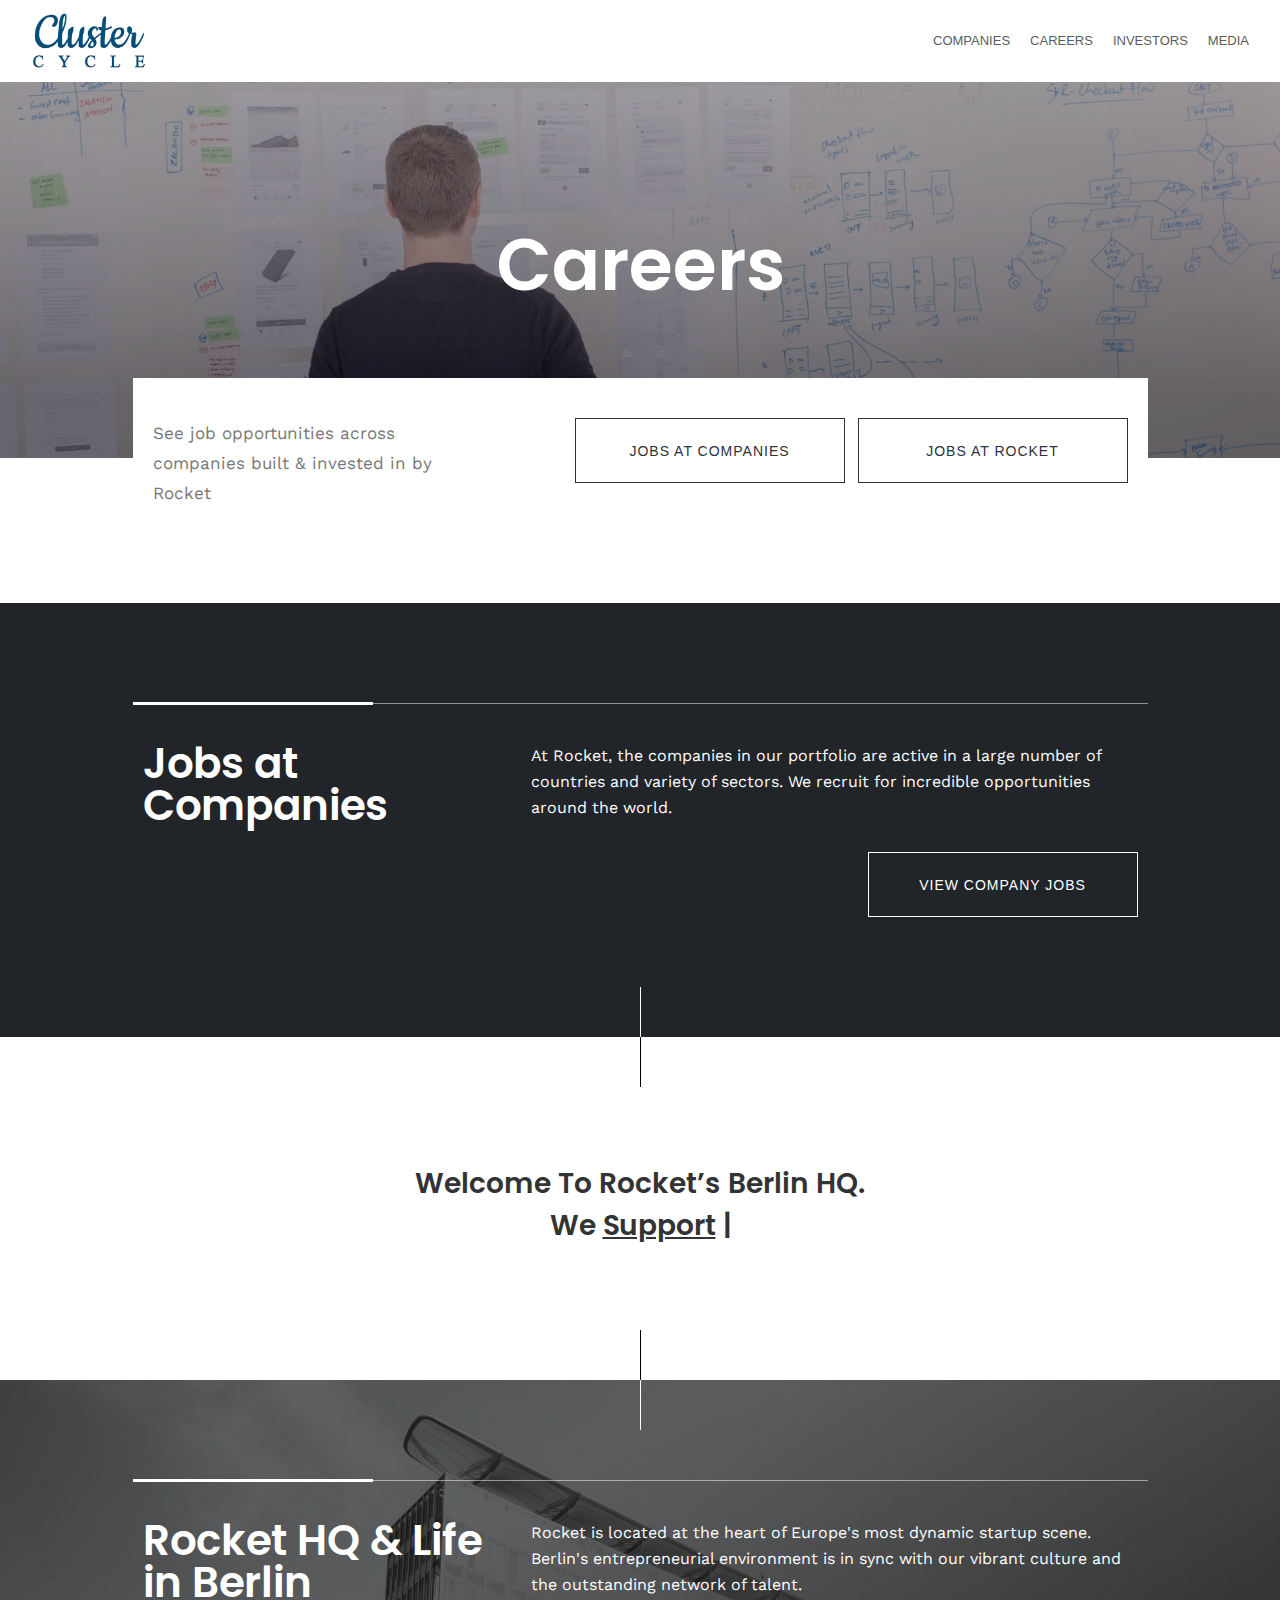
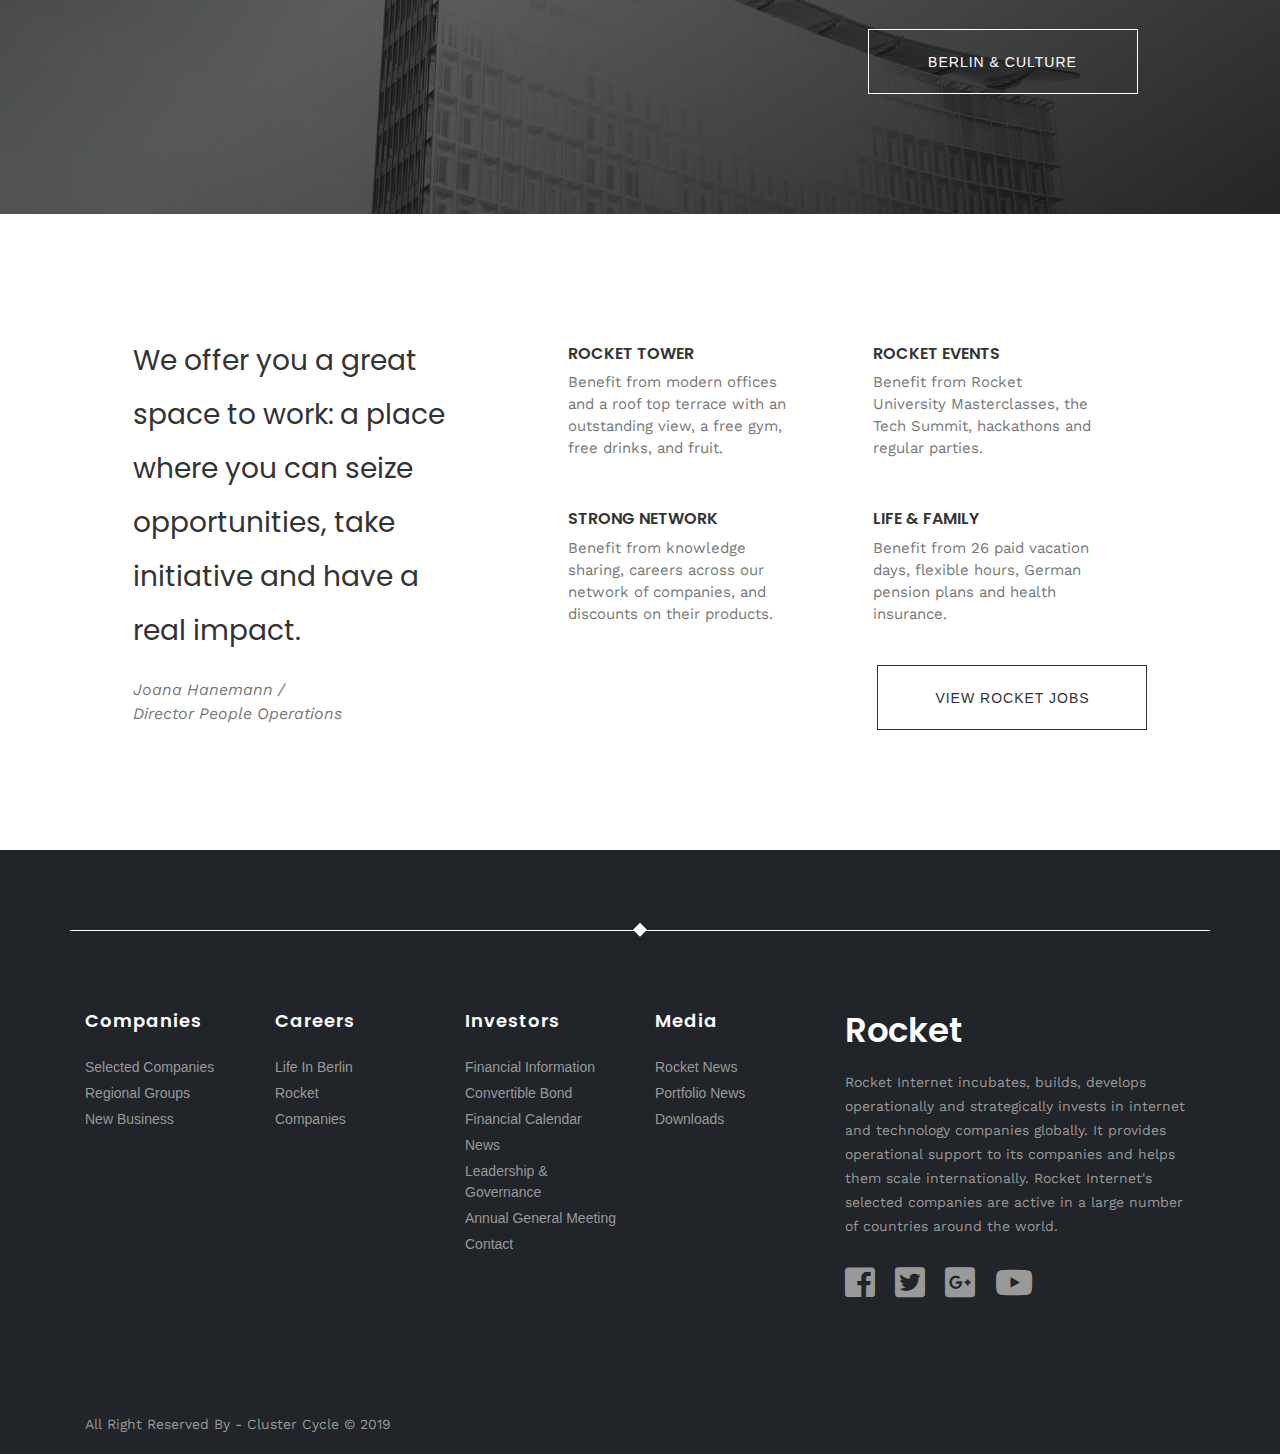
==== careers.html @ 10a9a754 "Career Page Complete" ====
<!doctype html>
<html class="no-js" lang="zxx">

<head>
  <meta charset="utf-8">
  <title>Careers</title>
  <meta name="description" content="">
  <meta name="viewport" content="width=device-width, initial-scale=1">
  <!-- Favicons -->
  <link rel="shortcut icon" href="assets/img/favicon.png">

  <!-- All CSS Here-->
  <link rel="stylesheet" href="assets/css/bootstrap.min.css">
  <link rel="stylesheet" href="assets/css/fontawesome-all.min.css">
  <link rel="stylesheet" href="assets/css/slick.css">
  <link rel="stylesheet" href="assets/css/meanmenu.css">
  <link rel="stylesheet" href="assets/css/default.css">
  <link rel="stylesheet" href="assets/css/style.css">
  <link rel="stylesheet" href="assets/css/responsive.css">
</head>
<body>
  <!--[if lte IE 9]>
    <p class="browserupgrade">You are using an <strong>outdated</strong> browser. Please <a href="https://browsehappy.com/">upgrade your browser</a> to improve your experience and security.</p>
  <![endif]-->



<!--********************************
    ***** Code Start From Here *****
    ******************************** -->



<!-------- Hedaer Area --------->
<header>
  <!-- Menu Area -->
  <div class="main-menu-wrapper">
    <div class="container-fluid">
      <nav class="navbar navbar-expand-lg">
        <!-- Site Logo -->
        <a class="navbar-brand" href="index.html"><img src="assets/img/logo-png.png" alt="Logo"></a>
        <!-- Toggle Btn -->
        <button class="navbar-toggler" type="button" data-toggle="collapse" data-target="#mainMenu" aria-controls="mainMenu" aria-expanded="false" aria-label="Toggle navigation">
          <i class="fas fa-bars"></i>
        </button>
        <!-- Collapse Nav -->
        <div class="collapse navbar-collapse" id="mainMenu">
          <!-- Main Menu -->
          <ul class="navbar-nav main-menu ml-auto text-right">
            <li class="nav-item"><a class="nav-link" href="companies.html">Companies</a></li>
            <li class="nav-item"><a class="nav-link" href="careers.html">careers</a></li>
            <li class="nav-item"><a class="nav-link" href="#">investors</a></li>
            <li class="nav-item"><a class="nav-link" href="#">media</a></li>
          </ul>
        </div>
      </nav>
    </div>
  </div>
  <!-- Menu Area End -->

  <!-- Hero Area -->
  <div class="hero-area-wrap breadCrumb careers">
    <div class="container-fluid">
      <div class="row justify-content-center text-center">
        <div class="col-sm-10 col-lg-8 col-xl-6">
          <div class="hero-area-content">
            <h1>Careers</h1>
          </div>
        </div>
      </div>
    </div>
  </div>
  <!-- Hero Area End -->

</header>
<!-------- Hedaer Area End --------->

<!------ Section Linked Area -------->
<div class="section-linked-wrapper">
  <div class="container">
    <div class="row justify-content-center">
      <div class="col-xl-11">
        <div class="section-linked-content d-md-flex">
          <div class="text mr-md-1 mr-lg-3">
            <p>See job opportunities across companies built & invested in by Rocket</p>
          </div>
          <div class="s-linked-btn text-md-right">
            <a href="#company-jobs" class="default-btn mb-2 mb-sm-0 mr-sm-2 mr-md-1 mr-lg-2">Jobs at Companies</a>
            <a href="#rocket-jobs" class="default-btn">Jobs at Rocket</a>
          </div>
        </div>
      </div>
    </div>
  </div>
</div>
<!------ Section Linked Area End -------->


<!-- Cta Area -->
<section class="cta-area-wrapper bg-dark pt-100 pb-80" id="company-jobs">
  <div class="container">
    <div class="row justify-content-center">
      <div class="col-xl-11">
        <!-- Content Title -->
        <div class="content-title-area d-md-flex">
          <div class="title">
            <h2>Jobs at Companies</h2>
          </div>
          <div class="text">
            <p>At Rocket, the companies in our portfolio are active in a large number of countries and variety of sectors. We recruit for incredible opportunities around the world.</p>
            <a href="#" class="default-btn mt-3 float-md-right">View Company Jobs</a>
          </div>
        </div>
      </div>
    </div>
  </div>
</section>
<!-- Cta Area End -->



<!------- Typer Js Area ------->
<div class="typer-js-wrapper pt-130 pb-130">
  <div class="container">
    <div class="row">
      <div class="col-12 text-center">
        <h3>Welcome to Rocket’s Berlin HQ.</h3>
        <h3>We 
          <span class="typer" id="main" data-words="support your development goals.,encourage you to take the initiative.,further your career opportunities.,easy" data-delay="100" data-deleteDelay="1000">encourage you to take the initiative.</span>
          <span class="cursor" data-owner="main"></span>
        </h3>
      </div>
    </div>
  </div>
</div>
<!------- Typer Js Area End ------->




<!-- Cta Area -->
<section class="cta-area-wrapper bg-img bg-dark  pt-100 pb-80" id="rocket-jobs">
  <div class="container">
    <div class="row justify-content-center">
      <div class="col-xl-11">
        <!-- Content Title -->
        <div class="content-title-area d-md-flex">
          <div class="title">
            <h2>Rocket HQ & Life in Berlin</h2>
          </div>
          <div class="text">
            <p>Rocket is located at the heart of Europe's most dynamic startup scene. Berlin's entrepreneurial environment is in sync with our vibrant culture and the outstanding network of talent.</p>
            <a href="#" class="default-btn mt-3  float-md-right">BERLIN & CULTURE</a>
          </div>
        </div>
      </div>
    </div>
  </div>
</section>
<!-- Cta Area End -->



<!-------- About Rokect Job -------->
<section class="about-rocket-wrapper pt-120 pb-120">
  <div class="container">
    <div class="row justify-content-center">
      <div class="col-xl-11">
        <div class="row">
          <div class="col-lg-5 col-xl-4">
            <!-- About Rocket Title -->
            <div class="about-rocket-title">
              <h3>We offer you a great space to work: a place where you can seize opportunities, take initiative and have a real impact.</h3>
              <p>Joana Hanemann /</p>
              <p>Director People Operations</p>
            </div>
            <!-- About Rocket Title End -->
          </div>
          <div class="col-lg-7 offset-xl-1">
            <div class="row">
              <!-- Single About Rocket Content -->
              <div class="col-sm-6 col-lg-6">
                <div class="sing-rAbout-contant">
                  <h6>ROCKET TOWER</h6>
                  <p>Benefit from modern offices and a roof top terrace with an outstanding view, a free gym, free drinks, and fruit.</p>
                </div>
              </div>
              <!-- Single About Rocket Content End -->
              <!-- Single About Rocket Content -->
              <div class="col-sm-6 col-lg-6">
                <div class="sing-rAbout-contant">
                  <h6>ROCKET EVENTS</h6>
                  <p>Benefit from Rocket University Masterclasses, the Tech Summit, hackathons and regular parties.</p>
                </div>
              </div>
              <!-- Single About Rocket Content End -->
              <!-- Single About Rocket Content -->
              <div class="col-sm-6 col-lg-6">
                <div class="sing-rAbout-contant">
                  <h6>STRONG NETWORK</h6>
                  <p>Benefit from knowledge sharing, careers across our network of companies, and discounts on their products.</p>
                </div>
              </div>
              <!-- Single About Rocket Content End -->
              <!-- Single About Rocket Content -->
              <div class="col-sm-6 col-lg-6">
                <div class="sing-rAbout-contant">
                  <h6>LIFE & FAMILY</h6>
                  <p>Benefit from 26 paid vacation days, flexible hours, German pension plans and health insurance.</p>
                </div>
              </div>
              <!-- Single About Rocket Content End -->
              <div class="col-12">
                <div class="button-area text-md-right">
                  <a href="#" class="default-btn">View rocket jobs</a>
                </div>
              </div>
            </div>
          </div>
        </div>
      </div>
    </div>
  </div>
</section>
<!-------- About Rokect Job End --------->



<!-------- Footer Area -------->
<footer class="pt-80">
  <!-- Footer Wid Area -->
  <div class="footer-wid-wrapper pb-80">
    <div class="container baeffect pt-80">
      <div class="row ">
        <div class="col-sm-6 col-md-4 col-lg-2">
          <!-- Single Footer Wid -->
          <div class="single-footer-wid">
            <a href="#"><h5>Companies</h5></a>
            <ul>
              <li><a href="#">Selected Companies</a></li>
              <li><a href="#">Regional Groups</a></li>
              <li><a href="#">New Business</a></li>
            </ul>
          </div>
          <!-- Single Footer Wid End -->
        </div>
        <div class="col-sm-6 col-md-4 col-lg-2">
          <!-- Single Footer Wid -->
          <div class="single-footer-wid">
            <a href="#"><h5>Careers</h5></a>
            <ul>
              <li><a href="#">Life in Berlin</a></li>
              <li><a href="#">Rocket</a></li>
              <li><a href="#">Companies</a></li>
            </ul>
          </div>
          <!-- Single Footer Wid End -->
        </div>
        <div class="col-sm-6 col-md-4 col-lg-2">
          <!-- Single Footer Wid -->
          <div class="single-footer-wid">
            <a href="#"><h5>Investors</h5></a>
            <ul class="footer-wid-options">
              <li><a href="#">Financial Information</a></li>
              <li><a href="#">Convertible Bond</a></li>
              <li><a href="#">Financial Calendar</a></li>
              <li><a href="#">News</a></li>
              <li><a href="#">Leadership & Governance</a></li>
              <li><a href="#">Annual General Meeting</a></li>
              <li><a href="#">Contact</a></li>
            </ul>
          </div>
          <!-- Single Footer Wid End -->
        </div>
        <div class="col-sm-6 col-md-4 col-lg-2">
          <!-- Single Footer Wid -->
          <div class="single-footer-wid">
            <a href="#"><h5>Media</h5></a>
            <ul>
              <li><a href="#">Rocket News</a></li>
              <li><a href="#">Portfolio News</a></li>
              <li><a href="#">Downloads</a></li>
            </ul>
          </div>
          <!-- Single Footer Wid End -->
        </div>
        <div class="col-md-8 col-lg-4">
          <!-- Single Footer Wid -->
          <div class="single-footer-wid">
            <a href="#"><h3>Rocket</h3></a>
            <p>Rocket Internet incubates, builds, develops operationally and strategically invests in internet and technology companies globally. It provides operational support to its companies and helps them scale internationally. Rocket Internet's selected companies are active in a large number of countries around the world.</p>
            <ul class="social-links">
              <li><a href="#"><i class="fab fa-facebook-square"></i></a></li>
              <li><a href="#"><i class="fab fa-twitter-square"></i></a></li>
              <li><a href="#"><i class="fab fa-google-plus-square"></i></a></li>
              <li><a href="#"><i class="fab fa-youtube"></i></a></li>
            </ul>
          </div>
          <!-- Single Footer Wid End -->
        </div>
      </div>
    </div>
  </div>
  <!-- Footer Wid Area -->

  <!-- Footer Copyright Area -->
  <div class="footer-copyright">
    <div class="container">
      <p>All Right Reserved By - Cluster Cycle &copy; 2019</p>
    </div>
  </div>
  <!-- Footer Copyright Area end -->


</footer>
<!-------- Footer Area End -------->






<!-- Code end -->


<!-- All js file -->
<script src="https://ajax.googleapis.com/ajax/libs/jquery/3.4.1/jquery.min.js"></script>
<script src="https://cdnjs.cloudflare.com/ajax/libs/popper.js/1.14.7/umd/popper.min.js"></script>
<script src="https://maxcdn.bootstrapcdn.com/bootstrap/4.3.1/js/bootstrap.min.js"></script>
<!-- Plugins -->
<script src="assets/js/slick.min.js"></script>
<script src="assets/js/jquery.meanmenu.min.js"></script>
<script src="assets/js/plugin.js"></script>
<!-- Custom JS -->
<script src="assets/js/main.js"></script>

</body>
</html>
---- assets/css/default.css ----
/* Deafult Margin & Padding */
/*-- Margin Top --*/
.mt-5 {
	margin-top: 5px;
}
.mt-10 {
	margin-top: 10px;
}
.mt-15 {
	margin-top: 15px;
}
.mt-20 {
	margin-top: 20px;
}
.mt-25 {
	margin-top: 25px;
}
.mt-30 {
	margin-top: 30px;
}
.mt-35 {
	margin-top: 35px;
}
.mt-40 {
	margin-top: 40px;
}
.mt-45 {
	margin-top: 45px;
}
.mt-50 {
	margin-top: 50px;
}
.mt-55 {
	margin-top: 55px;
}
.mt-60 {
	margin-top: 60px;
}
.mt-65 {
	margin-top: 65px;
}
.mt-70 {
	margin-top: 70px;
}
.mt-75 {
	margin-top: 75px;
}
.mt-80 {
	margin-top: 80px;
}
.mt-85 {
	margin-top: 85px;
}
.mt-90 {
	margin-top: 90px;
}
.mt-95 {
	margin-top: 95px;
}
.mt-100 {
	margin-top: 100px;
}
.mt-105 {
	margin-top: 105px;
}
.mt-110 {
	margin-top: 110px;
}
.mt-115 {
	margin-top: 115px;
}
.mt-120 {
	margin-top: 120px;
}
.mt-125 {
	margin-top: 125px;
}
.mt-130 {
	margin-top: 130px;
}
.mt-135 {
	margin-top: 135px;
}
.mt-140 {
	margin-top: 140px;
}
.mt-145 {
	margin-top: 145px;
}
.mt-150 {
	margin-top: 150px;
}
.mt-155 {
	margin-top: 155px;
}
.mt-160 {
	margin-top: 160px;
}
.mt-165 {
	margin-top: 165px;
}
.mt-170 {
	margin-top: 170px;
}
.mt-175 {
	margin-top: 175px;
}
.mt-180 {
	margin-top: 180px;
}
.mt-185 {
	margin-top: 185px;
}
.mt-190 {
	margin-top: 190px;
}
.mt-195 {
	margin-top: 195px;
}
.mt-200 {
	margin-top: 200px;
}
/*-- Margin Bottom --*/

.mb-5 {
	margin-bottom: 5px;
}
.mb-10 {
	margin-bottom: 10px;
}
.mb-15 {
	margin-bottom: 15px;
}
.mb-20 {
	margin-bottom: 20px;
}
.mb-25 {
	margin-bottom: 25px;
}
.mb-30 {
	margin-bottom: 30px;
}
.mb-35 {
	margin-bottom: 35px;
}
.mb-40 {
	margin-bottom: 40px;
}
.mb-45 {
	margin-bottom: 45px;
}
.mb-50 {
	margin-bottom: 50px;
}
.mb-55 {
	margin-bottom: 55px;
}
.mb-60 {
	margin-bottom: 60px;
}
.mb-65 {
	margin-bottom: 65px;
}
.mb-70 {
	margin-bottom: 70px;
}
.mb-75 {
	margin-bottom: 75px;
}
.mb-80 {
	margin-bottom: 80px;
}
.mb-85 {
	margin-bottom: 85px;
}
.mb-90 {
	margin-bottom: 90px;
}
.mb-95 {
	margin-bottom: 95px;
}
.mb-100 {
	margin-bottom: 100px;
}
.mb-105 {
	margin-bottom: 105px;
}
.mb-110 {
	margin-bottom: 110px;
}
.mb-115 {
	margin-bottom: 115px;
}
.mb-120 {
	margin-bottom: 120px;
}
.mb-125 {
	margin-bottom: 125px;
}
.mb-130 {
	margin-bottom: 130px;
}
.mb-135 {
	margin-bottom: 135px;
}
.mb-140 {
	margin-bottom: 140px;
}
.mb-145 {
	margin-bottom: 145px;
}
.mb-150 {
	margin-bottom: 150px;
}
.mb-155 {
	margin-bottom: 155px;
}
.mb-160 {
	margin-bottom: 160px;
}
.mb-165 {
	margin-bottom: 165px;
}
.mb-170 {
	margin-bottom: 170px;
}
.mb-175 {
	margin-bottom: 175px;
}
.mb-180 {
	margin-bottom: 180px;
}
.mb-185 {
	margin-bottom: 185px;
}
.mb-190 {
	margin-bottom: 190px;
}
.mb-195 {
	margin-bottom: 195px;
}
.mb-200 {
	margin-bottom: 200px;
}
/*-- Padding Top --*/

.pt-5 {
	padding-top: 5px;
}
.pt-10 {
	padding-top: 10px;
}
.pt-15 {
	padding-top: 15px;
}
.pt-20 {
	padding-top: 20px;
}
.pt-25 {
	padding-top: 25px;
}
.pt-30 {
	padding-top: 30px;
}
.pt-35 {
	padding-top: 35px;
}
.pt-40 {
	padding-top: 40px;
}
.pt-45 {
	padding-top: 45px;
}
.pt-50 {
	padding-top: 50px;
}
.pt-55 {
	padding-top: 55px;
}
.pt-60 {
	padding-top: 60px;
}
.pt-65 {
	padding-top: 65px;
}
.pt-70 {
	padding-top: 70px;
}
.pt-75 {
	padding-top: 75px;
}
.pt-80 {
	padding-top: 80px;
}
.pt-85 {
	padding-top: 85px;
}
.pt-90 {
	padding-top: 90px;
}
.pt-95 {
	padding-top: 95px;
}
.pt-100 {
	padding-top: 100px;
}
.pt-105 {
	padding-top: 105px;
}
.pt-110 {
	padding-top: 110px;
}
.pt-115 {
	padding-top: 115px;
}
.pt-120 {
	padding-top: 120px;
}
.pt-125 {
	padding-top: 125px;
}
.pt-130 {
	padding-top: 130px;
}
.pt-135 {
	padding-top: 135px;
}
.pt-140 {
	padding-top: 140px;
}
.pt-145 {
	padding-top: 145px;
}
.pt-150 {
	padding-top: 150px;
}
.pt-155 {
	padding-top: 155px;
}
.pt-160 {
	padding-top: 160px;
}
.pt-165 {
	padding-top: 165px;
}
.pt-170 {
	padding-top: 170px;
}
.pt-175 {
	padding-top: 175px;
}
.pt-180 {
	padding-top: 180px;
}
.pt-185 {
	padding-top: 185px;
}
.pt-190 {
	padding-top: 190px;
}
.pt-195 {
	padding-top: 195px;
}
.pt-200 {
	padding-top: 200px;
}
/*-- Padding Bottom --*/

.pb-5 {
	padding-bottom: 5px;
}
.pb-10 {
	padding-bottom: 10px;
}
.pb-15 {
	padding-bottom: 15px;
}
.pb-20 {
	padding-bottom: 20px;
}
.pb-25 {
	padding-bottom: 25px;
}
.pb-30 {
	padding-bottom: 30px;
}
.pb-35 {
	padding-bottom: 35px;
}
.pb-40 {
	padding-bottom: 40px;
}
.pb-45 {
	padding-bottom: 45px;
}
.pb-50 {
	padding-bottom: 50px;
}
.pb-55 {
	padding-bottom: 55px;
}
.pb-60 {
	padding-bottom: 60px;
}
.pb-65 {
	padding-bottom: 65px;
}
.pb-70 {
	padding-bottom: 70px;
}
.pb-75 {
	padding-bottom: 75px;
}
.pb-80 {
	padding-bottom: 80px;
}
.pb-85 {
	padding-bottom: 85px;
}
.pb-90 {
	padding-bottom: 90px;
}
.pb-95 {
	padding-bottom: 95px;
}
.pb-100 {
	padding-bottom: 100px;
}
.pb-105 {
	padding-bottom: 105px;
}
.pb-110 {
	padding-bottom: 110px;
}
.pb-115 {
	padding-bottom: 115px;
}
.pb-120 {
	padding-bottom: 120px;
}
.pb-125 {
	padding-bottom: 125px;
}
.pb-130 {
	padding-bottom: 130px;
}
.pb-135 {
	padding-bottom: 135px;
}
.pb-140 {
	padding-bottom: 140px;
}
.pb-145 {
	padding-bottom: 145px;
}
.pb-150 {
	padding-bottom: 150px;
}
.pb-155 {
	padding-bottom: 155px;
}
.pb-160 {
	padding-bottom: 160px;
}
.pb-165 {
	padding-bottom: 165px;
}
.pb-170 {
	padding-bottom: 170px;
}
.pb-175 {
	padding-bottom: 175px;
}
.pb-180 {
	padding-bottom: 180px;
}
.pb-185 {
	padding-bottom: 185px;
}
.pb-190 {
	padding-bottom: 190px;
}
.pb-195 {
	padding-bottom: 195px;
}
.pb-200 {
	padding-bottom: 200px;
}



/*-- Padding Left --*/
.pl-0 {
	padding-left: 0px;
}
.pl-5 {
	padding-left: 5px;
}
.pl-10 {
	padding-left: 10px;
}
.pl-15 {
	padding-left: 15px;
}
.pl-20{
	padding-left: 20px;
}
.pl-25 {
	padding-left: 35px;
}
.pl-30 {
	padding-left: 30px;
}
.pl-35 {
	padding-left: 35px;
}

.pl-35 {
	padding-left: 35px;
}

.pl-40 {
	padding-left: 40px;
}

.pl-45 {
	padding-left: 45px;
}

.pl-50 {
	padding-left: 50px;
}

.pl-55 {
	padding-left: 55px;
}

.pl-60 {
	padding-left: 60px;
}
.pl-65 {
	padding-left: 65px;
}
.pl-70 {
	padding-left: 70px;
}
.pl-75 {
	padding-left: 75px;
}
.pl-80 {
	padding-left: 80px;
}
.pl-85 {
	padding-left: 80px;
}
.pl-90 {
	padding-left: 90px;
}
.pl-95 {
	padding-left: 95px;
}
.pl-100 {
	padding-left: 100px;
}


/*-- Padding Right --*/
.pr-0 {
	padding-right: 0px;
}
.pr-5 {
	padding-right: 5px;
}
.pr-10 {
	padding-right: 10px;
}
.pr-15 {
	padding-right: 15px;
}
.pr-20{
	padding-right: 20px;
}
.pr-25 {
	padding-right: 35px;
}
.pr-30 {
	padding-right: 30px;
}
.pr-35 {
	padding-right: 35px;
}

.pr-35 {
	padding-right: 35px;
}

.pr-40 {
	padding-right: 40px;
}

.pr-45 {
	padding-right: 45px;
}

.pr-50 {
	padding-right: 50px;
}

.pr-55 {
	padding-right: 55px;
}

.pr-60 {
	padding-right: 60px;
}
.pr-65 {
	padding-right: 65px;
}
.pr-70 {
	padding-right: 70px;
}
.pr-75 {
	padding-right: 75px;
}
.pr-80 {
	padding-right: 80px;
}
.pr-85 {
	padding-right: 80px;
}
.pr-90 {
	padding-right: 90px;
}
.pr-95 {
	padding-right: 95px;
}
.pr-100 {
	padding-right: 100px;
}






.pr-75 {
	padding-right: 75px;
}


/* Background Color */

.gray-bg {
	background: #f7f7fd;
}
.white-bg {
	background: #fff;
}
.black-bg {
	background: #222;
}
/* Color */

.white {
	color: #fff;
}
.black {
	color: #222;
}
/* black overlay */

[data-overlay] {
	position: relative;
}
[data-overlay]::before {
	background: #000 none repeat scroll 0 0;
	content: "";
	height: 100%;
	left: 0;
	position: absolute;
	top: 0;
	width: 100%;
	z-index: 1;
}
[data-overlay="3"]::before {
	opacity: 0.3;
}
[data-overlay="4"]::before {
	opacity: 0.4;
}
[data-overlay="5"]::before {
	opacity: 0.5;
}
[data-overlay="6"]::before {
	opacity: 0.6;
}
[data-overlay="7"]::before {
	opacity: 0.7;
}
[data-overlay="8"]::before {
	opacity: 0.8;
}
[data-overlay="9"]::before {
	opacity: 0.9;
}
---- assets/css/style.css ----
/*
  Theme Name:
  Author: 
  Support: 
  Description: 
  Version:
*/

/* CSS Index 
-----------------------------------
1. Google Fonts
2. Default Color
3. Theme Default css
4. Section Title
5. Navbar
6. Hero Area
7. Service area
8. About Us
9. Foundars
10. Footer
11. footer copyright
*/



/* google fonts */
@import url('https://fonts.googleapis.com/css?family=Poppins:300,400,500,600,700|Work+Sans:300,400,500,600,700,800');

/* Default Color */
:root {
    --bg-light: #F3F3F3;
    --bg-dark: #212428;
}


/* 1. Theme default css */
html,body {
    scroll-behavior: smooth;
}

 body {
	font-family: 'Work Sans', sans-serif;
	font-weight: normal;
	font-style: normal;
}
a,
.button,button {
	-webkit-transition: all 0.3s ease-out 0s;
	-moz-transition: all 0.3s ease-out 0s;
	-ms-transition: all 0.3s ease-out 0s;
	-o-transition: all 0.3s ease-out 0s;
	transition: all 0.3s ease-out 0s;
}
a:hover{
	text-decoration: none;
}
a:focus,
button:focus,input:focus, textarea:focus {
	text-decoration: none;
	outline: none;
}
button{cursor: pointer}

.uppercase {
	text-transform: uppercase;
}
.capitalize {
	text-transform: capitalize;
}
h1,
h2,
h3,
h4,
h5,
h6 {
	font-family: 'Poppins', sans-serif;
	font-weight: normal;
	color: #333333;
	margin-top: 0px;
	font-style: normal;
	font-weight: 400;
	text-transform: normal;
}

h1 {
	font-size: 40px;
	font-weight: 500;
}
h2 {
	font-size: 35px;
}
h3 {
	font-size: 28px;
}
h4 {
	font-size: 22px;
}
h5 {
	font-size: 18px;
}
h6 {
	font-size: 16px;
}
ul {
	margin: 0px;
	padding: 0px;
}
li {
	list-style: none
}
p {
	font-size: 17px;
	font-weight: normal;
	line-height: 30px;
	color: #777777;
	margin-bottom: 15px;
}
a{
	color: #333;
	font-family: sans-serif;
	font-weight: 500;
}
/* Section Title */

.section-title {
    margin-bottom: 80px;
}
.section-title h2 {
    font-size: 42px;
    line-height: 34px;
    margin-bottom: 0;
    text-transform: capitalize;
    font-weight: 300;
}
.section-title p {
    font-size: 18px;
    line-height: 24px;
    margin-bottom: 10px;
    color: #333;
    text-transform: uppercase;
    font-weight: 500;
    position: relative;
    padding-bottom: 15px;
    margin-bottom: 15px;
}

.section-title p:before {
	content: "";
	background-color: #333;
	position: absolute;
	width: 180px;
	height: 1px;
	margin-left: -90px;
	left: 50%;
	bottom: 0;
}

.section-title p:after {
    content: "";
	position: absolute;
	background-color: #333;
	clip-path: polygon(50% 0%, 100% 50%, 50% 100%, 0% 50%);
	width: 14px;
	height: 14px;
	bottom: -7px;
	right: 50%;
	margin-right: -7px;
}

/* Default Button */
.default-btn {
    width: 270px;
    height: 65px;
    background-color: #fff;
    color: #2d3239;
    border: 1px solid #2d3239;
    font-size: 14px;
    font-weight: 300;
    line-height: 65px;
    text-transform: uppercase;
    letter-spacing: 1px;
    text-align: center;
    display: inline-block;
}
.default-btn:hover {
    background-color: #2d3239;
    color: #fff;
}

/* Default Color */
.bg-dark {
    background-color: var(--bg-dark) !important;
}
/* Custom css start */

/* Navbar */
.navbar-brand {
    width: 115px;
}

.navbar-brand img {
    width: 100%;
}

.main-menu li { 
    margin: 0 10px;
}
.main-menu li:last-child {
    margin-right: 0;
}
.main-menu li:first-child {
    margin-left: 0;
}
.main-menu li a {
    font-size: 13px;
    padding-right: 0 !important;
    padding-left: 0 !important;
    opacity: 0.8;
    font-weight: 300;
    position: relative;
    text-transform: uppercase;
    transition: all ease-in-out 0.4s;
    -webkit-transition: all ease-in-out 0.4s;
    -moz-transition: all ease-in-out 0.4s;
    -ms-transition: all ease-in-out 0.4s;
    -o-transition: all ease-in-out 0.4s;
}
.main-menu li a:hover {
    opacity: 1;
    color: #000;
}
.main-menu li a::before {
    position: absolute;
    content: "";
    background-color: #000;
    width: 100%;
    height: 1px;
    bottom: 0;
    left: 0;
    border-radius: 12px;
    -webkit-border-radius: 12px;
    -moz-border-radius: 12px;
    -ms-border-radius: 12px;
    -o-border-radius: 12px;
    transform: scale(0);
    -webkit-transform: scale(0);
    -moz-transform: scale(0);
    -ms-transform: scale(0);
    -o-transform: scale(0);
    transition: all ease-in-out 0.3s;
    -webkit-transition: all ease-in-out 0.3s;
    -moz-transition: all ease-in-out 0.3s;
    -ms-transition: all ease-in-out 0.3s;
    -o-transition: all ease-in-out 0.3s;
}
.main-menu li a:hover::before {
    transform: scale(1);
    -webkit-transform: scale(1);
    -moz-transform: scale(1);
    -ms-transform: scale(1);
    -o-transform: scale(1);
}
/* Navbar End */

/* Hero Area */
.hero-area-content  {
	padding: 140px 0;
}
.hero-area-content h1 {
    font-size: 72px;
    font-weight: 600;
    text-transform: capitalize;
    margin-bottom: 10px;
}
.hero-area-content h5 {
    font-weight: 600;
    font-size: 28px;
}

.hero-area-content p {
    font-size: 16px;
	margin-top: 34px;
	padding: 0 22px;
}
/* Hero Area End */

/* breadCrumb */
.hero-area-wrap.breadCrumb {
    background-position: top center;
    background-size: cover;
    position: relative;
}
.hero-area-wrap.breadCrumb::before {
    position: absolute;
    content: '';
    background-color: #000;
    top: 0;
    left: 0;
    right: 0;
    bottom: 0;
    opacity: 0.3; 
}
.hero-area-wrap.breadCrumb.companies {
    background-image: url('../img/companies-img.jpg');
}
.hero-area-wrap.breadCrumb.careers {
    background-image: url('../img/hero_careers.jpg');
}
.hero-area-wrap.breadCrumb .hero-area-content h1 {
    color: #fff;
}

/* breadCrumb End */

/* Service Area */
.service-section-wrap {
	background-color: var(--bg-light);
}
.service-icon {
    width: 120px;
}

.service-icon img {
    width: 100%;
    margin-bottom: 25px;
}
.service-content h4 {
    font-weight: 600;
    text-transform: capitalize;
    letter-spacing: 2px;
    margin-bottom: 10px;
}
.service-content p {
    font-size: 16px;
    line-height: 24px;
}

.service-content a.service-link {
    display: inline-block;
    font-size: 16px;
    background-color: #333;
    border: 2px solid transparent;
    padding: 10px 35px;
    font-weight: 500;
    text-transform: capitalize;
    /* opacity: 0;
    visibility: hidden; */
    transition: all ease 0.4s;
    color: #fff;
    /* transform: translateY(-65px); */
}

/* .service-content:hover a.service-link {
    opacity: 1;
    visibility: visible;
    transform: translateY(0);
} */

.service-content a.service-link:hover {
    background-color: #fff;
    color: #333;
    border-color: #333;
}

/* Service Area End */


/* About Us */
.single-about {
    border: 1px solid #eee;
    padding: 15px 10px;
    min-height: 300px;
    box-shadow: 0 0 21px -19px;
}

.single-about h2 {
    font-weight: 500;
    font-size: 42px;
    letter-spacing: -1px;
    margin-bottom: 5px;
}

.single-about span {
    text-transform: uppercase;
    font-weight: 600;
    color: #aba8a8;
    margin-bottom: 15px;
    display: inline-block;
}
.single-about p {
    font-size: 16px;
    line-height: 26px;
}
.blockquote-area blockquote {
    font-size: 24px;
    font-weight: 400;
    line-height: 34px;
    margin-bottom: 25px;
    color: #080808;
}
.blockquote-area span {
    font-size: 16px;
    color: #777;
	display: inline-block;
	font-style: italic;
}
/* About Us End */



/* Foundars Area */
.single-founders {
	background-color: var(--bg-light);
	background-size: cover;
	background-position: center;
	height: 800px;
}
.single-founders.slide-1 {
	background-image: url('../img/investors/img-1.jpg');
}
.single-founders.slide-2 {
	background-image: url('../img/investors/img-2.jpg');
}

.foundars-content h3 {
    font-weight: 600;
    color: #fff;
    font-size: 38px;
}

.foundars-content h6 {
    font-weight: 500;
    color: #fff;
    text-transform: uppercase;
    margin-bottom: 50px;
}

.foundars-content p {
    color: #fff;
    font-size: 16px;
    line-height: 26px;
}

.foundars-content {
    padding-top: 40px;
    margin-top: 200px;
    position: relative;
}

.foundars-content:before,.foundars-content:after {
	content: "";
	position: absolute;
	width: 350px;
	height: 1px;
	background-color: #fff;
	top: 0;
	left: 0;
}
.foundars-content:after {
	width: 180px;
	height: 4px;
	top: -2px;
}
.founders-slider-active .slick-arrow {
    position: absolute;
    top: 80px;
    right: 200px;
    border: none;
    background: none;
    color: #fff;
    text-transform: uppercase;
    font-weight: 300;
    letter-spacing: 3px;
    font-size: 14px;
}

.founders-slider-active .slick-prev {
    right: 290px;
    z-index: 1;
}
.founders-slider-active .slick-arrow.slick-next i {
	margin-left: 10px;
}
/* Foundars Area End */

/* Tabs  */
.tabs-menu-area {
    padding-top: 40px;
    padding-bottom: 60px;
    background-color: #fff;
    margin-top: -40px;
}
.tabs-menu li { 
    margin: 0 10px;
}
.tabs-menu li a  {
    font-size: 13px;
    font-weight: 300;
    text-transform: uppercase;
    position: relative;
    padding-left: 0;
    padding-right: 0;
    opacity: 0.8;
    transition: all ease-in-out 0.3s;
    -webkit-transition: all ease-in-out 0.3s;
    -moz-transition: all ease-in-out 0.3s;
    -ms-transition: all ease-in-out 0.3s;
    -o-transition: all ease-in-out 0.3s;
}
.tabs-menu li a:hover {
    opacity: 1;
    color: #000;
}
.tabs-menu li a.active {
    opacity: 1;
    color: #000;
}
.tabs-menu li a::before {
    position: absolute;
    content: "";
    background-color: #000;
    width: 100%;
    height: 1px;
    bottom: 0;
    left: 0;
    border-radius: 12px;
    -webkit-border-radius: 12px;
    -moz-border-radius: 12px;
    -ms-border-radius: 12px;
    -o-border-radius: 12px;
    transform: scale(0);
    -webkit-transform: scale(0);
    -moz-transform: scale(0);
    -ms-transform: scale(0);
    -o-transform: scale(0);
    transition: all ease-in-out 0.3s;
    -webkit-transition: all ease-in-out 0.3s;
    -moz-transition: all ease-in-out 0.3s;
    -ms-transition: all ease-in-out 0.3s;
    -o-transition: all ease-in-out 0.3s;
}
.tabs-menu li a:hover::before {
    transform: scale(1);
    -webkit-transform: scale(1);
    -moz-transform: scale(1);
    -ms-transform: scale(1);
    -o-transform: scale(1);
}
.tabs-menu li a.active::before {
    transform: scale(1);
    -webkit-transform: scale(1);
    -moz-transform: scale(1);
    -ms-transform: scale(1);
    -o-transform: scale(1);
}
.content-title-area .title h2 {
    font-size: 42px;
    font-weight: 600;
    line-height: 42px;
}

.content-title-area .title {
    width: 45%;
    padding-left: 10px;
    padding-right: 15px;
}

.content-title-area .text {
    width: 70%;
    padding-right: 10px;
}

.content-title-area .text p {
    color: #666;
    font-size: 16px;
    line-height: 26px;
}

.content-title-area {
    margin-bottom: 40px;
    position: relative;
    padding-top: 40px;
}

.content-title-area::before {content: "";position: absolute;top: 0;left: 0;width: 100%;height: 1px;background-color: #000;opacity: 0.5;}

.content-title-area::after {
    content:  "";
    position: absolute;
    width: 240px;
    height: 3px;
    left: 0;
    top: -1px;
    background-color: #000;
}
.tab-element .tab-img a {
    position: relative;
}
/* Tabs  */

/* Section Linked Area */
.section-linked-content  {
    padding: 40px 20px;
    padding-bottom: 80px;
    background-color: #fff;
    margin-top: -80px;
}
.section-linked-content .text {
    width: 342px;
}
.section-linked-content .s-linked-btn {
    width: calc(100% - 342px);
}
/* Section Linked Area End */

/* Cta Area */
.cta-area-wrapper.bg-dark {
    color: #fff;
    position: relative;
}
.cta-area-wrapper.bg-dark::after {
    position: absolute;
    content: "";
    height: 50px;
    width: 1px;
    bottom: 0;
    left: 50%;
    background-color: #fff; 
}
.cta-area-wrapper.bg-dark .content-title-area::before,
.cta-area-wrapper.bg-dark .content-title-area::after {
    background-color: #fff;
}
.cta-area-wrapper.bg-dark .content-title-area .title h2 {
    color: inherit;
}
.cta-area-wrapper.bg-dark .content-title-area .text p {
    color: inherit;
}
.cta-area-wrapper.bg-dark .content-title-area .text .default-btn {
    color: inherit;
    border-color: #fff;
    background-color: transparent;
}
.cta-area-wrapper.bg-dark .content-title-area .text .default-btn:hover {
    color: #2d3239;
    border-color: #2d3239;
    background-color: #fff;
}
.cta-area-wrapper.bg-img {
    background-size: cover;
    background-position: center top;
}
.cta-area-wrapper.bg-img::after {
    top: 0;
    bottom: auto;
}
#rocket-jobs {
    background-image: url('../img/rocket_tower_dark.jpg');
}

/* Cta Area End */


/* Typer Js  */
.typer-js-wrapper {
    position: relative;
}
.typer-js-wrapper::before ,.typer-js-wrapper::after{
    position: absolute;
    content: "";
    height: 50px;
    width: 1px;
    top: 0;
    left: 50%;
    background-color: #000; 
}
.typer-js-wrapper::after {
    bottom: 0;
    top: auto;
}

.typer-js-wrapper h3 {
    text-transform: capitalize;
    font-weight: 600;
}

.typer-js-wrapper h3 span {
    text-decoration: underline;
    color: #333333 !important;
}

/* Typer Js End */

/* About Rocket Area */
.sing-rAbout-contant { 
    margin-bottom: 40px;
}
.sing-rAbout-contant h6 {
    font-weight: 600;
    margin-top: 10px;
}

.sing-rAbout-contant p {
    font-size: 15px;
    line-height: 22px;
    max-width: 81%;
}
.about-rocket-title h3 {
    line-height: 54px;
    margin-bottom: 20px;
}
.about-rocket-title p {
    font-size: 16px;
    font-style: italic;
    line-height: 24px;
    margin-bottom: 0;
}
/* About Rocket Area End */















/* Footer Wid Area */
footer {
	background-color: #212428;
}
.single-footer-wid h3 {
    font-weight: 600;
    color: #fff;
    font-size: 34px;
    margin-bottom: 20px;
}

.single-footer-wid p {
    color: #999;
    font-size: 14px;
    line-height: 24px;
}

.single-footer-wid ul.social-links li {
    display: inline-block;
    margin-right: 15px;
}

.single-footer-wid ul.social-links li a {
    color: #999;
    font-size: 34px;
}

.single-footer-wid ul.social-links li a:hover {
    color: #fff;
}
.single-footer-wid h5 {
    color: #fff;
    text-transform: capitalize;
    font-weight: 600;
    letter-spacing: 1px;
    margin-bottom: 26px;
}
.single-footer-wid ul li a {
    color: #999;
    font-weight: 500;
    text-transform: capitalize;
    font-size: 14px;
    display: block;
}

.single-footer-wid ul li {
    margin: 5px  0;
}

.single-footer-wid ul li a:hover {
    color: #fff;
}
.footer-wid-wrapper .baeffect {
	position: relative;
}

.footer-wid-wrapper .baeffect:before {
	content: "";
	background-color: #fff;
	position: absolute;
	width: 100%;
	height: 1px;
	left: 0;
	top: 0;
}

.footer-wid-wrapper .baeffect:after {
	content: "";
	position: absolute;
	background-color: #fff;
	clip-path: polygon(50% 0%, 100% 50%, 50% 100%, 0% 50%);
	width: 14px;
	height: 14px;
	top: -7px;
	right: 50%;
	margin-right: -7px;
}

.company-img-slider .slick-arrow {
    position: absolute;
    bottom: 25px;
    right: 25px;
    font-size: 22px;
    height: 45px;
    width: 55px;
    line-height: 42px;
    background-color: #fff;
    color: #333;
    border: 1px solid #333;
}

.company-img-slider .slick-arrow.slick-prev {
    right: 95px;
    z-index: 1;
}

.company-img-slider .slick-arrow:hover {
    background-color: #333;
    color: #fff;
}

/* Footer Wid Area End */


/* footer copyright */
.footer-copyright p {
    color: #999;
	font-size: 14px;
	margin-bottom: 0;
	padding-top: 15px;
	padding-bottom: 15px;
}
/* footer copyright End */
---- assets/css/responsive.css ----
/* ***Responsive media query*** */

/* Extra large devices (large desktops, 1200px and up) */
@media (min-width: 1200px) and (max-width:1500px){ 
    
}

/* Large devices (desktops, 992px and up) */
@media (min-width: 992px) and (max-width: 1199.98px) { 
    /* Service */
    .service-content p {
        font-size: 16px;
        line-height: 24px;
        padding-right: 24px;
    }
    .single-about {
        margin-bottom: 30px;
    }
    /* Foundars Area */
    .founders-slider-active .slick-arrow {
        right: 80px;
    }
    .founders-slider-active .slick-prev {
        right: 175px;
    }
    /* Section Link */
    .s-linked-btn .default-btn {
        width: 200px;
        height: 45px;
        line-height: 45px;
        font-size: 12px;
    }
}

/* Medium devices (tablets, 768px and up) */
@media (min-width: 768px) and (max-width: 991.98px) { 
   /* Hero Area */
   .hero-area-content h1 {
        font-size: 58px;
        font-weight: 600;
        text-transform: capitalize;
        margin-bottom: 10px;
    }
    .hero-area-content h5 {
        font-weight: 600;
        font-size: 24px;
    }
    /* Service Area */
    .service-icon {
        width: 90px;
    }
    .service-content p {
        font-size: 15px;
        line-height: 22px;
    }
    .service-content a.service-link {
        font-size: 14px;
        padding: 10px 25px;
    }
    /* Blockquote */
    .blockquote-area blockquote {
        font-size: 20px;
        line-height: 30px;
        margin-bottom: 20px;
    }
    /* Section Link */
    .s-linked-btn .default-btn {
        width: 180px;
        height: 45px;
        line-height: 45px;
        font-size: 12px;
    }
    .section-linked-content .text {
        width: 200px;
    }
    .section-linked-content .s-linked-btn {
        width: calc(100% - 200px);
    }
    /* Content Title */
    .content-title-area .title h2 {
        font-size: 36px;
    }

    /* About Rocket Job Section */
    .about-rocket-title {
        margin-bottom: 30px;
    }
}

/* Extra small devices (portrait phones, less than 768px) */
@media (max-width: 767.98px) { 
    /* Default Button */
    .default-btn {
        width: 170px;
        height: 50px;
        line-height: 50px;
        font-size: 12px;
    }
    /* Section Title */
    .section-title h2 {
        font-size: 34px;
        line-height: 28px;
    }
    .section-title p {
        font-size: 16px;
        line-height: 22px;
    }
   /* Hero Area */
   .hero-area-content {
	    padding: 50px 0;
    }
    .hero-area-content h1 {
        font-size: 36px;
    }
    .hero-area-content h5 {
        font-size: 17px;
    }
    .hero-area-content p {
        font-size: 14px;
        margin-top: 25px;
        line-height: 24px;
        padding: 0 0px;
    }
    /* Service */
    .single-service {
        margin-bottom: 40px;
    }
    /* About */
    .single-about {
        min-height: auto;
    }
    .single-about {
        margin-bottom: 30px;
    }
    .single-about h2 {
        font-size: 38px;
        letter-spacing: 0;
        margin-bottom: 5px;
    }
    /* BLockquote */
    .blockquote-area blockquote {
        font-size: 16px;
        font-weight: 400;
        line-height: 28px;
        margin-bottom: 25px;
        color: #080808;
    }

    /* Foundars */
    .single-founders {
        height: auto;
        padding-top: 30px;
        padding-bottom: 30px;
    }
    .foundars-content {
        padding-top: 0;
        margin-top: 30px;
    }
    .single-founders.slide-1,.single-founders.slide-2 {
        background-image: none;
    }
    .foundars-content::before, .foundars-content::after {
        display: none;
    }
    .foundars-content h3 {
        font-weight: 600;
        color: #333;
        font-size: 24px;
    }
    .foundars-content h6 {
        color: #333;
        margin-bottom: 25px;
        font-size: 14px;
    }
    .foundars-content p {
        color: #333;
        font-size: 14px;
        line-height: 24px;
    }
    /* Footer Wid */
    .single-footer-wid {
        margin-bottom: 30px;
    }

    /* Footer Copyright */
    .footer-copyright p {
        font-size: 13px;
    }
    .content-title-area .title {
        width: 100%;
        padding-left: 0;
        padding-right: 0;
        margin-bottom: 25px;
    }
    .content-title-area .text {
        width: 100%;
        padding-right: 0;
    }
    /* Section Link */
    .section-linked-content {
        margin-top: 0px;
        padding: 30px 20px;
        padding-bottom: 30px;
    }
    .section-linked-content .text {
        width: 100%;
    }
    .section-linked-content .s-linked-btn {
        width: 100%;
    }
    /* Default Button */
    .default-btn {
        width: 170px;
        height: 50px;
        line-height: 50px;
        font-size: 12px;
        margin-bottom: 20px;
    }
    
    /* About Rocket Job Section */
    .about-rocket-title {
        margin-bottom: 30px;
    }
    .about-rocket-title h3 {
        line-height: 42px;
        font-size: 24px;
    }
    /* CTA Area */
    .cta-area-wrapper {
        padding-top: 45px;
        padding-bottom: 15px;
    }
    .content-title-area .title h2 {
        font-size: 28px;
        line-height: 32px;
    }
    .content-title-area .text p {
        font-size: 14px;
        line-height: 24px;
    }
    .content-title-area::after {
        width: 95px;
    }
    /* Typer JS */
    .typer-js-wrapper h3 {
        text-transform: capitalize;
        font-weight: 600;
        font-size: 22px;
    }
    /* About Rocket Section */
    .about-rocket-wrapper {
        padding-top: 40px;
        padding-bottom: 40px;
    }
    .sing-rAbout-contant {
        margin-bottom: 15px;
    }
    .footer-wid-wrapper {
        padding-bottom: 0px;
    }
}

/* Small devices (landscape phones, 576px and up) */
@media (min-width: 576px) and (max-width: 767.98px) { 
   /* Service */
   .service-content a.service-link {
	    padding: 10px 20px;
    }
    .service-content p {
        font-size: 15px;
        line-height: 24px;
    }
    /* Section Link */
    .section-linked-content {
        margin-top: 0px;
        padding: 30px 20px;
        padding-bottom: 50px;
    }
    .section-linked-content .text {
        width: 100%;
    }
    .section-linked-content .s-linked-btn {
        width: 100%;
    }
    .s-linked-btn .default-btn {
        width: 190px;
        height: 50px;
        line-height: 50px;
        font-size: 12px;
    }
    /* Cta Area */
    .content-title-area .default-btn {
        width: 190px;
        height: 50px;
        line-height: 50px;
        font-size: 12px;
    }
    /* About Rocket Job Section */
    .about-rocket-title {
        margin-bottom: 30px;
    }
    .about-rocket-title h3 {
        line-height: 42px;
        font-size: 24px;
    }
    .button-area .default-btn {
        width: 190px;
        height: 50px;
        line-height: 50px;
        font-size: 12px;
    }
}
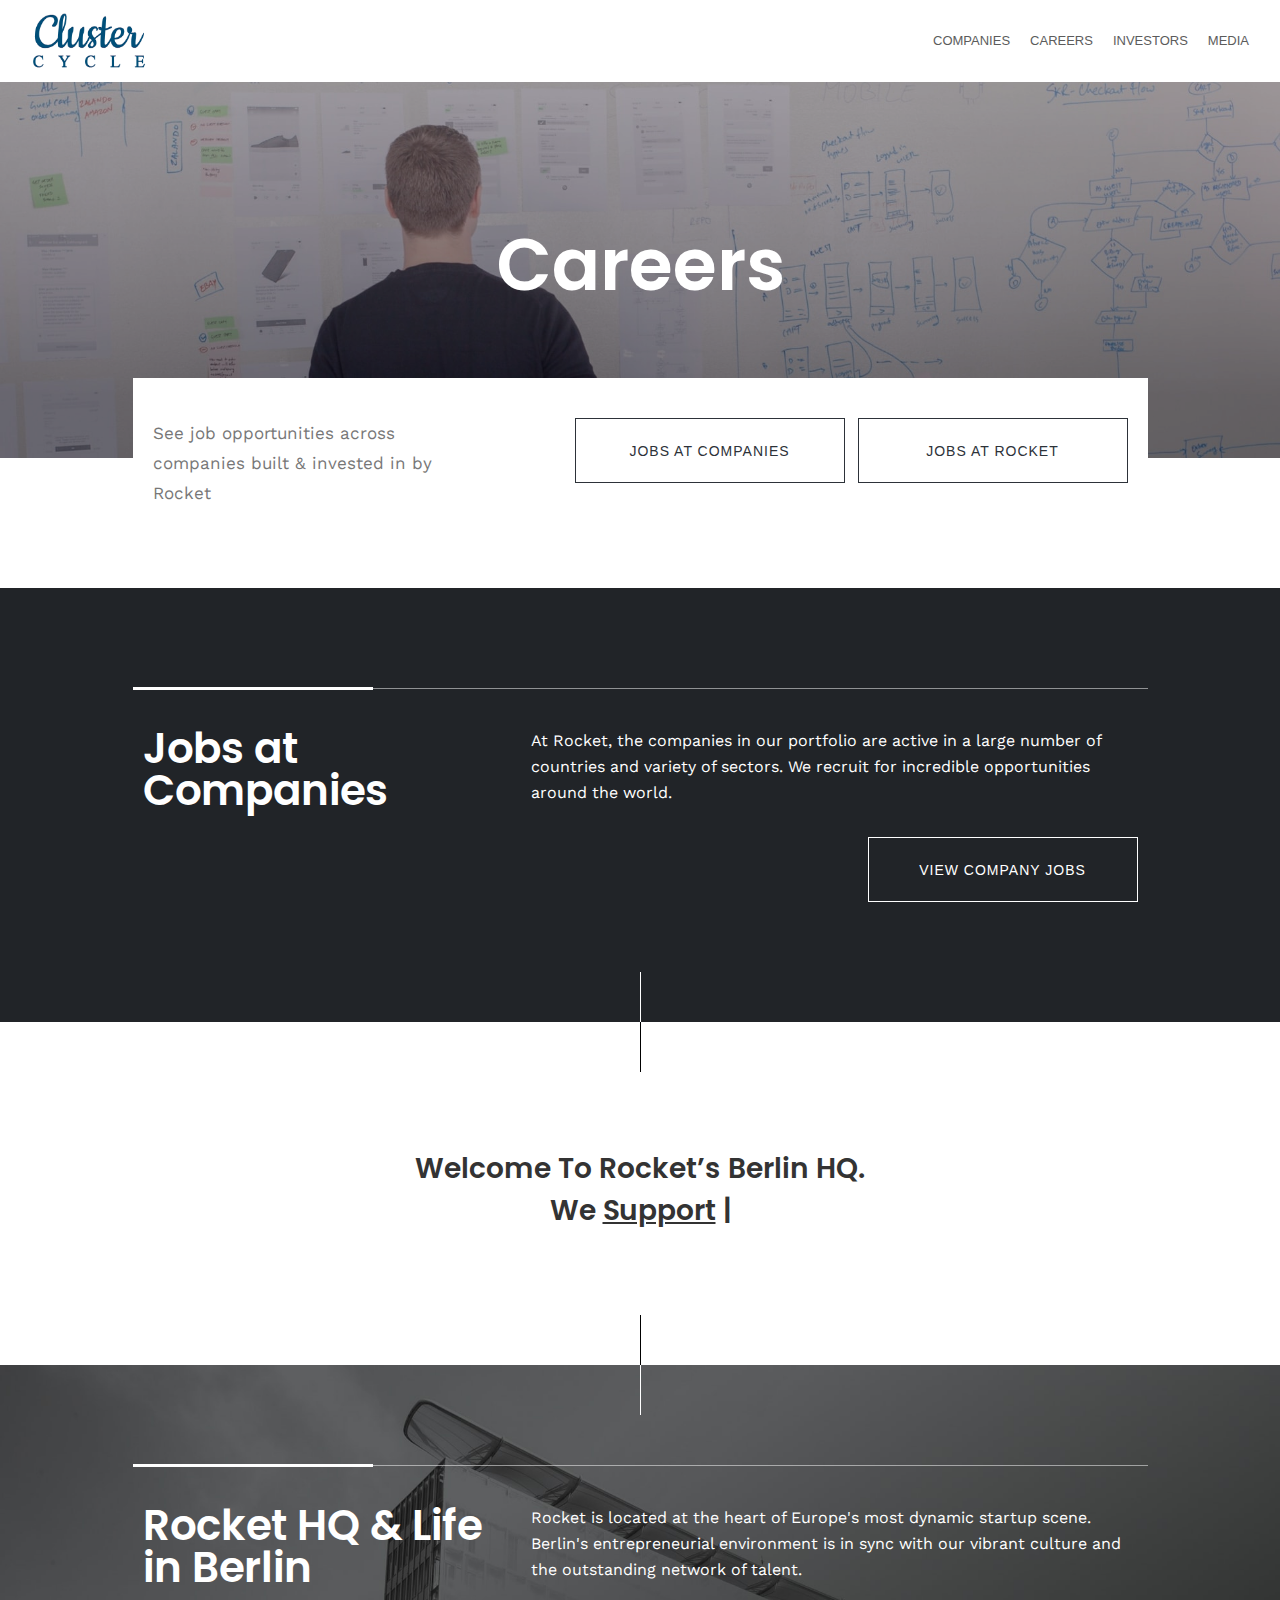
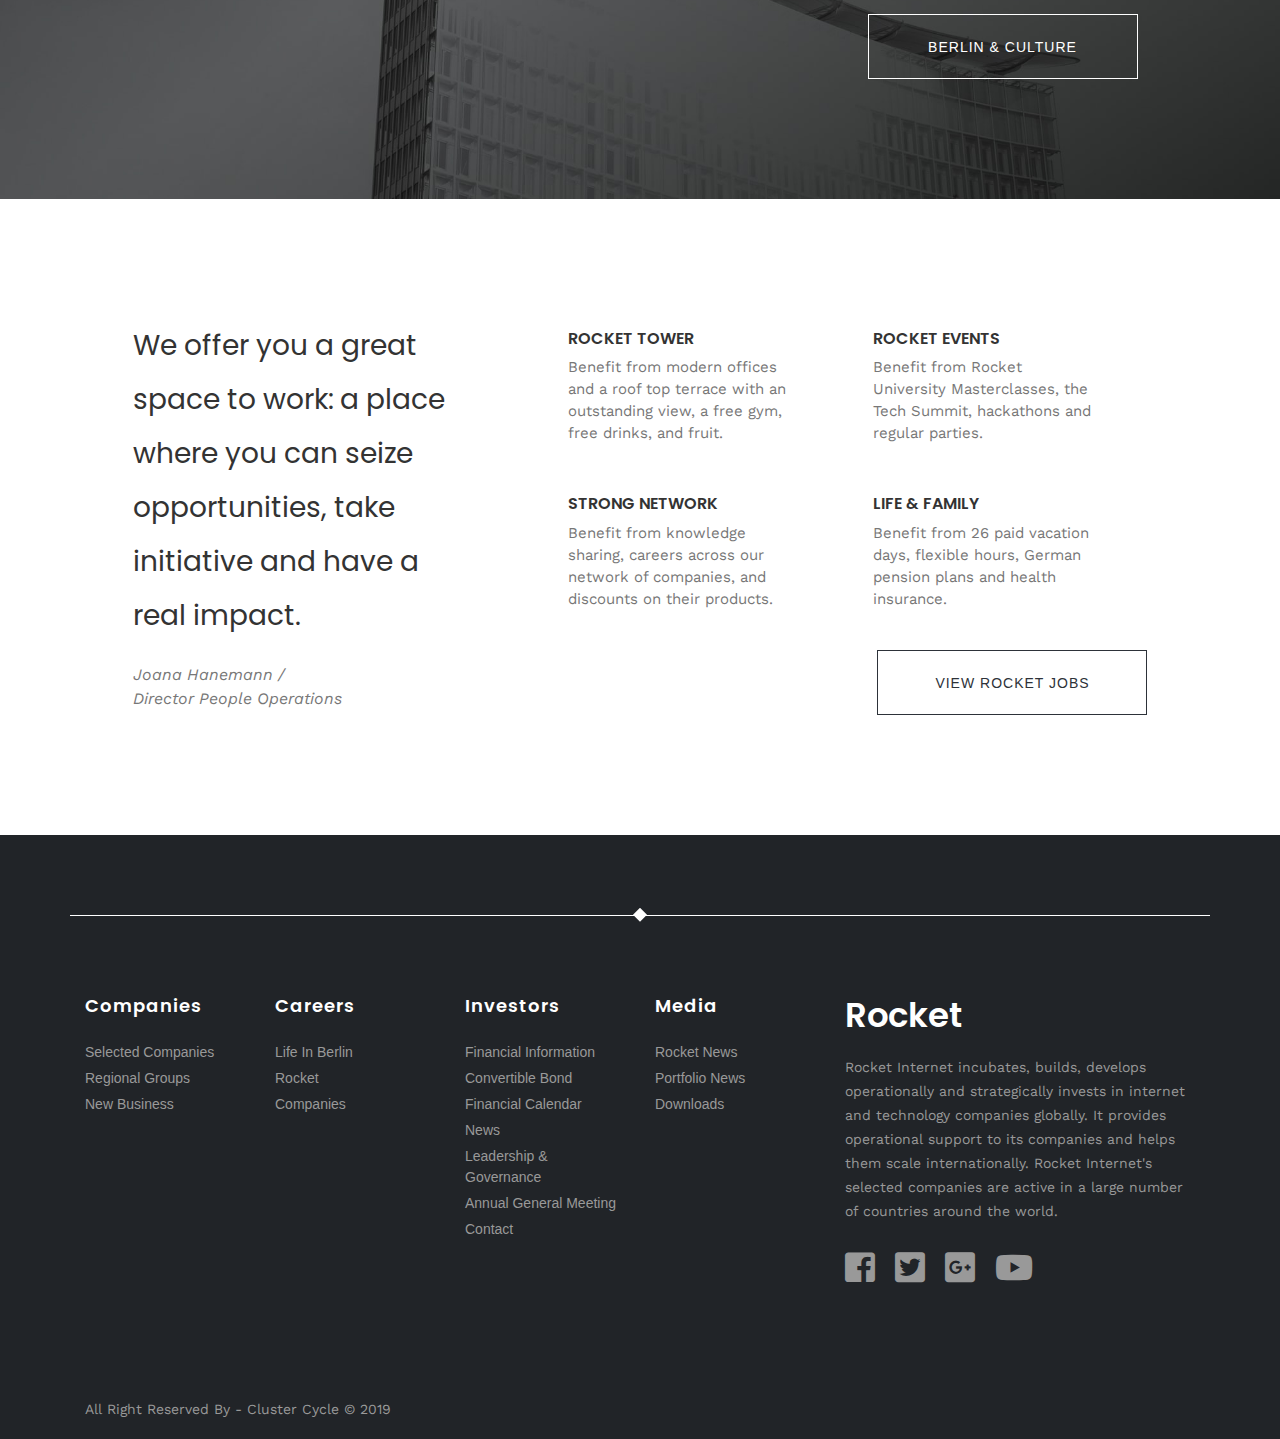
==== commit 1e6c5c1f: "Media Page Complete" ====
--- a/careers.html
+++ b/careers.html
@@ -50,7 +50,7 @@
             <li class="nav-item"><a class="nav-link" href="companies.html">Companies</a></li>
             <li class="nav-item"><a class="nav-link" href="careers.html">careers</a></li>
             <li class="nav-item"><a class="nav-link" href="#">investors</a></li>
-            <li class="nav-item"><a class="nav-link" href="#">media</a></li>
+            <li class="nav-item"><a class="nav-link" href="media.html">media</a></li>
           </ul>
         </div>
       </nav>
--- a/assets/css/style.css
+++ b/assets/css/style.css
@@ -186,7 +186,21 @@
     background-color: #2d3239;
     color: #fff;
 }
-
+.read-more {
+    font-size: 14px;
+    color:  #777777;
+    line-height: 24px;
+    display: inline-block;
+    text-transform: uppercase;
+    letter-spacing: 2px;
+    font-weight: 200;
+}
+.read-more:hover {
+    color: #333;
+}
+.read-more i {
+    margin-left: 5px;
+}
 /* Default Color */
 .bg-dark {
     background-color: var(--bg-dark) !important;
@@ -593,6 +607,10 @@
     top: -1px;
     background-color: #000;
 }
+.content-title-area.border-bottom {
+    border-bottom: 1px solid #eee;
+    padding-bottom: 40px;   
+}
 .tab-element .tab-img a {
     position: relative;
 }
@@ -610,6 +628,15 @@
 }
 .section-linked-content .s-linked-btn {
     width: calc(100% - 342px);
+}
+.section-linked-content .text p {
+    margin-bottom: 0;
+}
+
+.section-linked-content .text p span {
+    color: #333;
+    font-weight: 600;
+    display: inline-block;
 }
 /* Section Linked Area End */
 
@@ -719,6 +746,22 @@
 /* About Rocket Area End */
 
 
+
+/* Media Content */
+.midea-content p.meta {
+    margin-bottom: 5px;
+    font-size: 16px;
+}
+.midea-content h4 {
+    font-weight: 600;
+    margin-bottom: 25px;
+    font-size: 18px;
+}
+.midea-content {
+    padding-bottom: 20px;
+    border-bottom: 1px solid #eee;
+    margin-bottom: 35px;
+}
 
 
 
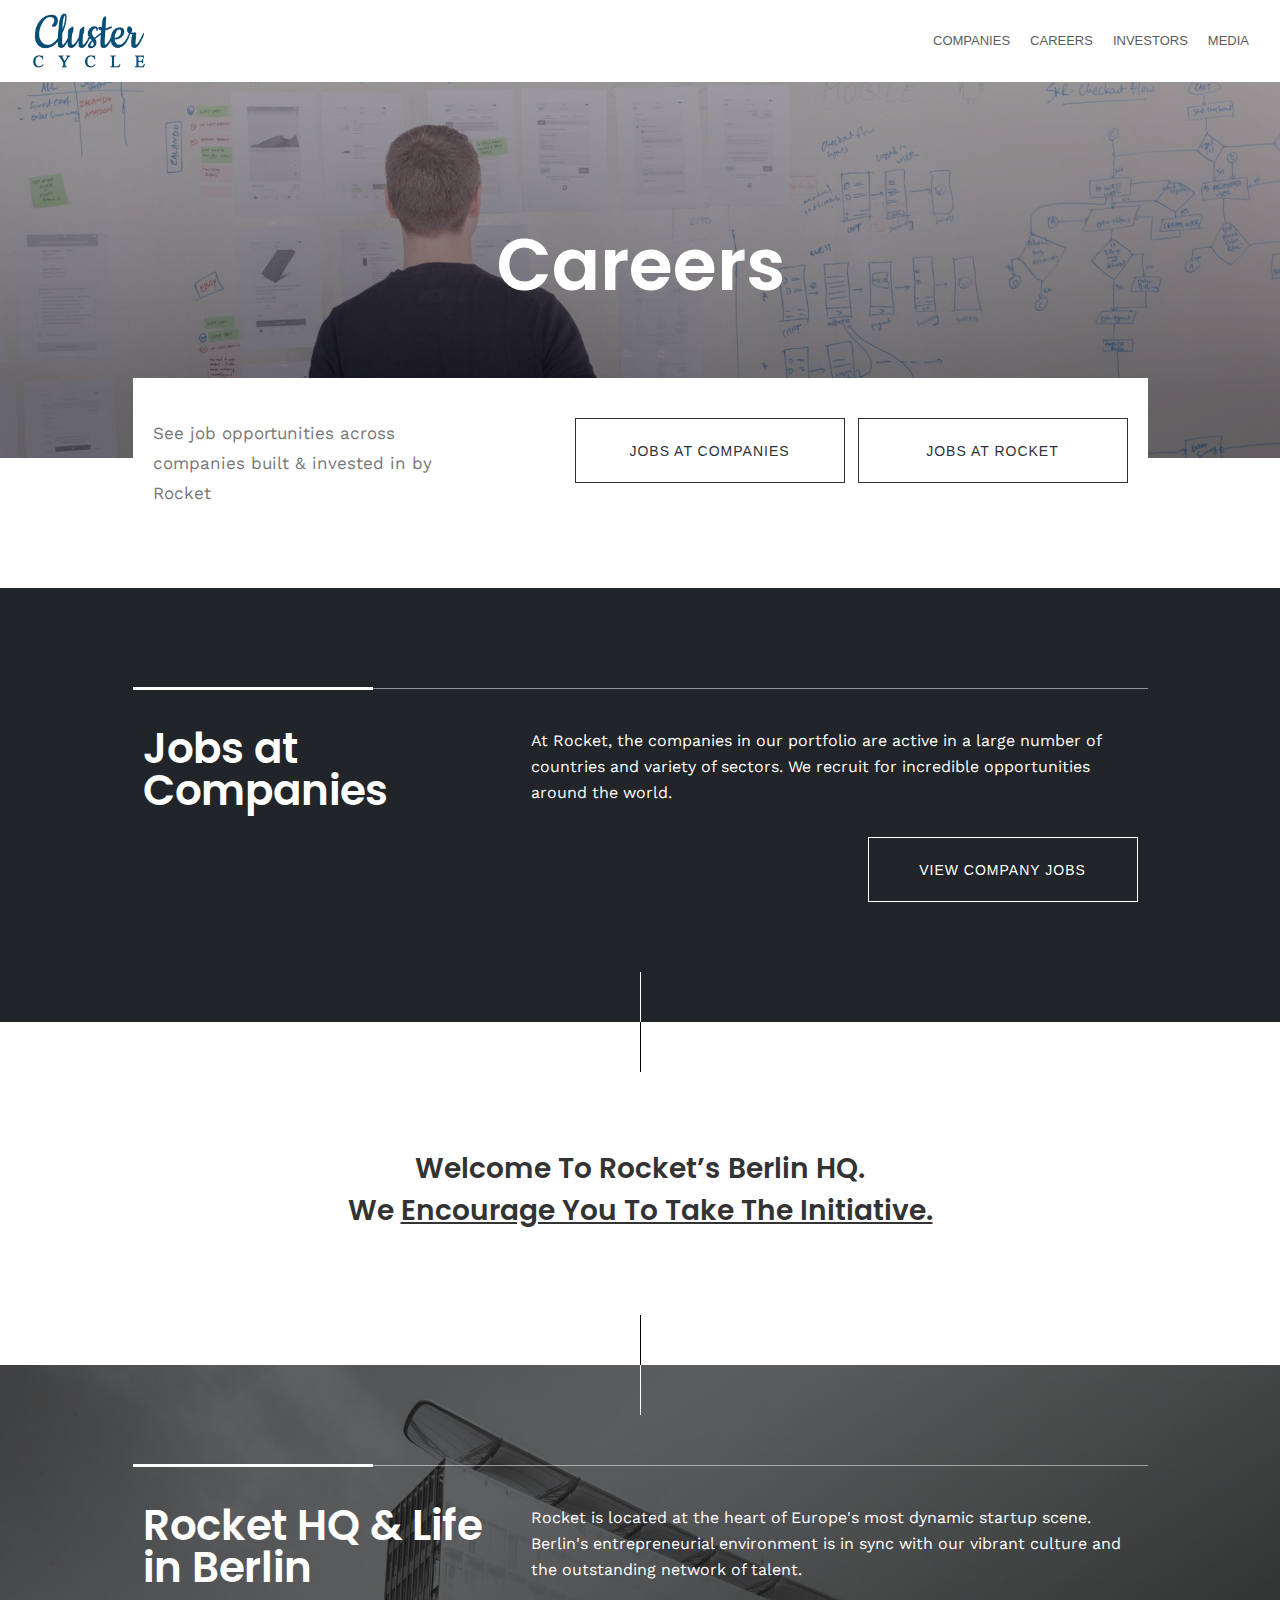
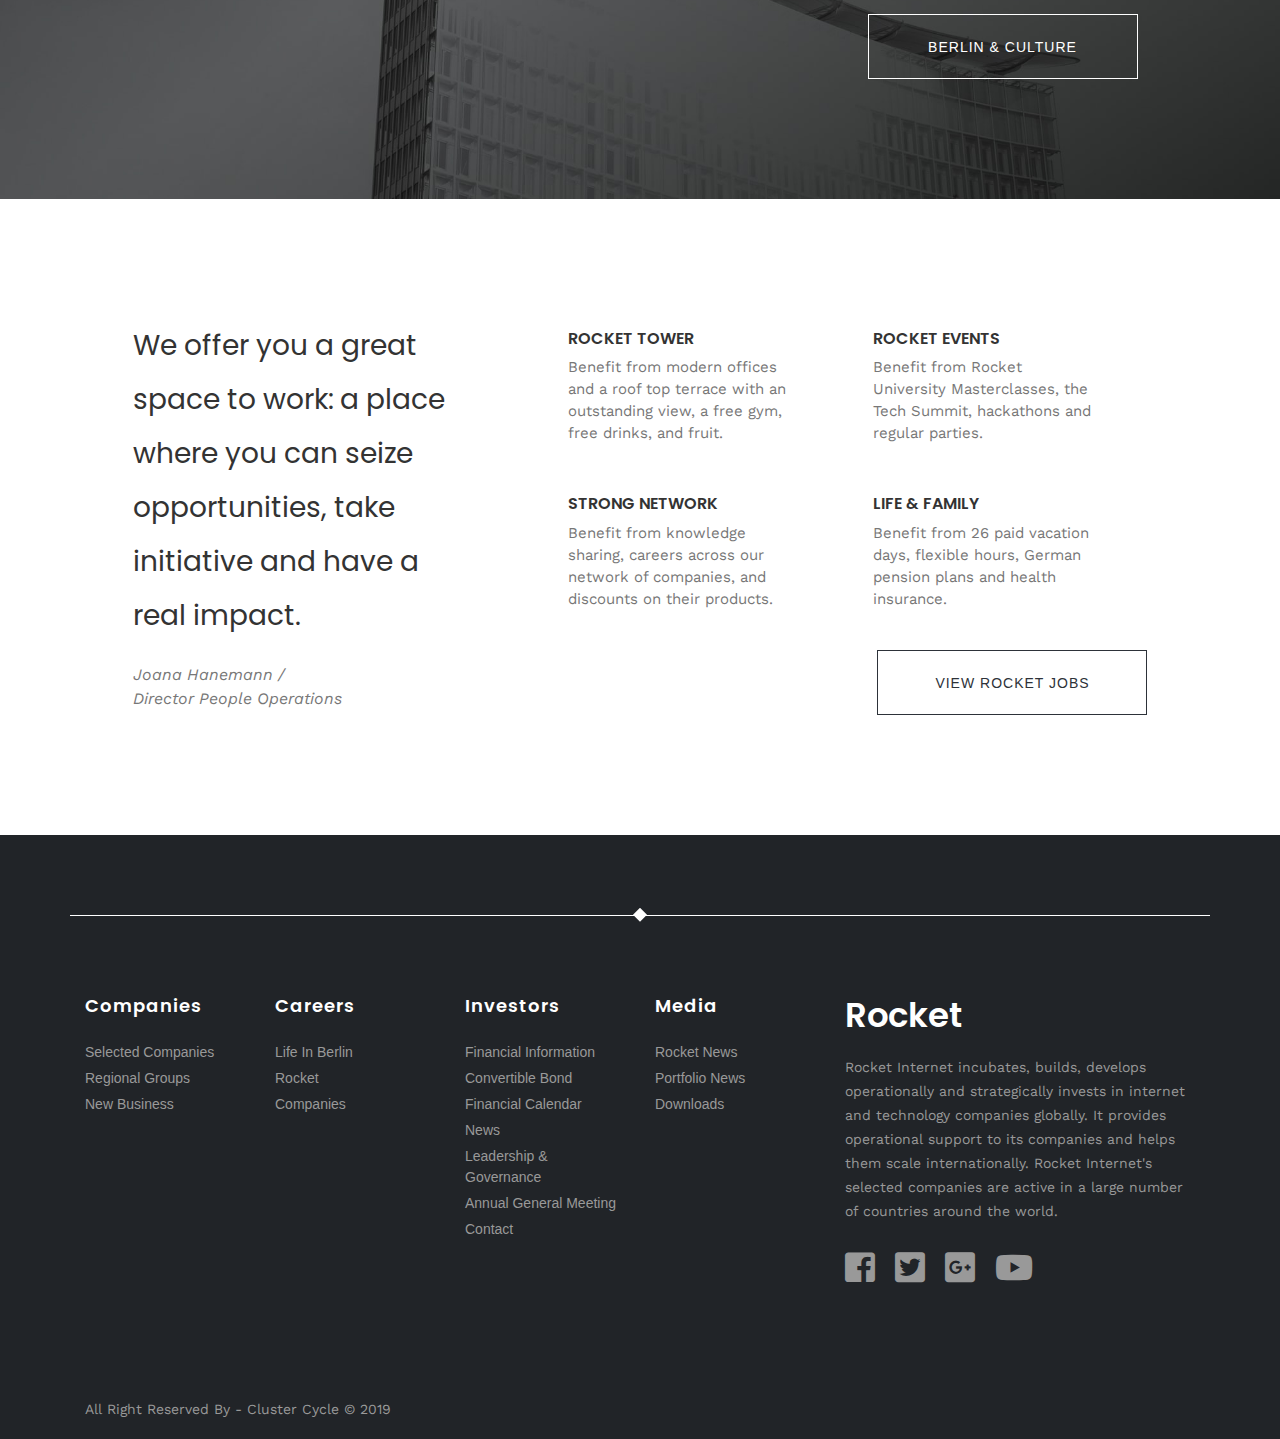
==== commit 6cf28952: "Bug Fix Page Linked" ====
--- a/careers.html
+++ b/careers.html
@@ -12,7 +12,6 @@
   <!-- All CSS Here-->
   <link rel="stylesheet" href="assets/css/bootstrap.min.css">
   <link rel="stylesheet" href="assets/css/fontawesome-all.min.css">
-  <link rel="stylesheet" href="assets/css/slick.css">
   <link rel="stylesheet" href="assets/css/meanmenu.css">
   <link rel="stylesheet" href="assets/css/default.css">
   <link rel="stylesheet" href="assets/css/style.css">
@@ -49,7 +48,7 @@
           <ul class="navbar-nav main-menu ml-auto text-right">
             <li class="nav-item"><a class="nav-link" href="companies.html">Companies</a></li>
             <li class="nav-item"><a class="nav-link" href="careers.html">careers</a></li>
-            <li class="nav-item"><a class="nav-link" href="#">investors</a></li>
+            <li class="nav-item"><a class="nav-link" href="investors.html">investors</a></li>
             <li class="nav-item"><a class="nav-link" href="media.html">media</a></li>
           </ul>
         </div>
@@ -328,9 +327,7 @@
 <script src="https://cdnjs.cloudflare.com/ajax/libs/popper.js/1.14.7/umd/popper.min.js"></script>
 <script src="https://maxcdn.bootstrapcdn.com/bootstrap/4.3.1/js/bootstrap.min.js"></script>
 <!-- Plugins -->
-<script src="assets/js/slick.min.js"></script>
 <script src="assets/js/jquery.meanmenu.min.js"></script>
-<script src="assets/js/plugin.js"></script>
 <!-- Custom JS -->
 <script src="assets/js/main.js"></script>
 
--- a/assets/css/style.css
+++ b/assets/css/style.css
@@ -1,24 +1,31 @@
 /*
-  Theme Name:
-  Author: 
-  Support: 
-  Description: 
-  Version:
+  Theme Name: Company Portfolio
+  Author: Cluster Clcle
+  Support: clustercycle@gmail.com
+  Description: This is a Company Portfolio Website
+  Version: 1.0.0
 */
 
-/* CSS Index 
+/* CSS Index
 -----------------------------------
 1. Google Fonts
 2. Default Color
-3. Theme Default css
-4. Section Title
-5. Navbar
-6. Hero Area
-7. Service area
+3. Theme default css
+4. Navbar
+5. Hero Area
+6. breadCrumb
+7. Service Area
 8. About Us
-9. Foundars
-10. Footer
-11. footer copyright
+9. Foundars Area
+10. Tabs
+11. Section Linked Area
+12. CTA Area
+13. Typer Js
+14. About Rocket Area
+15. Media Content
+16. Investors Form 
+17. Footer Wid Area
+18. footer copyright
 */
 
 
@@ -216,7 +223,7 @@
     width: 100%;
 }
 
-.main-menu li { 
+.main-menu li {
     margin: 0 10px;
 }
 .main-menu li:last-child {
@@ -312,7 +319,7 @@
     left: 0;
     right: 0;
     bottom: 0;
-    opacity: 0.3; 
+    opacity: 0.3;
 }
 .hero-area-wrap.breadCrumb.companies {
     background-image: url('../img/companies-img.jpg');
@@ -357,18 +364,9 @@
     padding: 10px 35px;
     font-weight: 500;
     text-transform: capitalize;
-    /* opacity: 0;
-    visibility: hidden; */
     transition: all ease 0.4s;
     color: #fff;
-    /* transform: translateY(-65px); */
-}
-
-/* .service-content:hover a.service-link {
-    opacity: 1;
-    visibility: visible;
-    transform: translateY(0);
-} */
+}
 
 .service-content a.service-link:hover {
     background-color: #fff;
@@ -504,7 +502,7 @@
     background-color: #fff;
     margin-top: -40px;
 }
-.tabs-menu li { 
+.tabs-menu li {
     margin: 0 10px;
 }
 .tabs-menu li a  {
@@ -609,7 +607,7 @@
 }
 .content-title-area.border-bottom {
     border-bottom: 1px solid #eee;
-    padding-bottom: 40px;   
+    padding-bottom: 40px;
 }
 .tab-element .tab-img a {
     position: relative;
@@ -652,7 +650,7 @@
     width: 1px;
     bottom: 0;
     left: 50%;
-    background-color: #fff; 
+    background-color: #fff;
 }
 .cta-area-wrapper.bg-dark .content-title-area::before,
 .cta-area-wrapper.bg-dark .content-title-area::after {
@@ -700,7 +698,7 @@
     width: 1px;
     top: 0;
     left: 50%;
-    background-color: #000; 
+    background-color: #000;
 }
 .typer-js-wrapper::after {
     bottom: 0;
@@ -720,7 +718,7 @@
 /* Typer Js End */
 
 /* About Rocket Area */
-.sing-rAbout-contant { 
+.sing-rAbout-contant {
     margin-bottom: 40px;
 }
 .sing-rAbout-contant h6 {
@@ -763,15 +761,58 @@
     margin-bottom: 35px;
 }
 
-
-
-
-
-
-
-
-
-
+/* Investors Form */
+form.investors-form legend {
+    font-weight: 600;
+    text-transform: capitalize;
+    font-size: 22px;
+    margin-bottom: 30px;
+}
+form.investors-form .from-group {
+    margin-bottom: 20px;
+}
+form.investors-form label {
+    display: inline-block;
+    font-size: 16px;
+    font-weight: 500;
+    text-transform: capitalize;
+}
+form.investors-form input {
+    width: 100%;
+    height: 45px;
+    padding-left: 15px;
+    line-height: 45px;
+    border: 1px solid #ccc;
+    appearance: none;
+    -webkit-appearance: none;
+    -moz-appearance: none;
+}
+input[type=number]::-webkit-inner-spin-button, 
+input[type=number]::-webkit-outer-spin-button { 
+  -webkit-appearance: none; 
+}
+
+input[type=number] {
+  -moz-appearance: textfield;
+}
+
+form.investors-form button.submitButton {
+    width: 120px;
+    height: 45px;
+    display: inline-block;
+    font-size: 16px;
+    text-transform: uppercase;
+    background-color: #fff;
+    border: 1px solid #ddd;
+    line-height: 40px;
+    font-weight: 500;
+}
+
+form.investors-form button.submitButton:hover {
+    background-color: #000;
+    color: #fff;
+    border-color: #000;
+}
 
 
 
